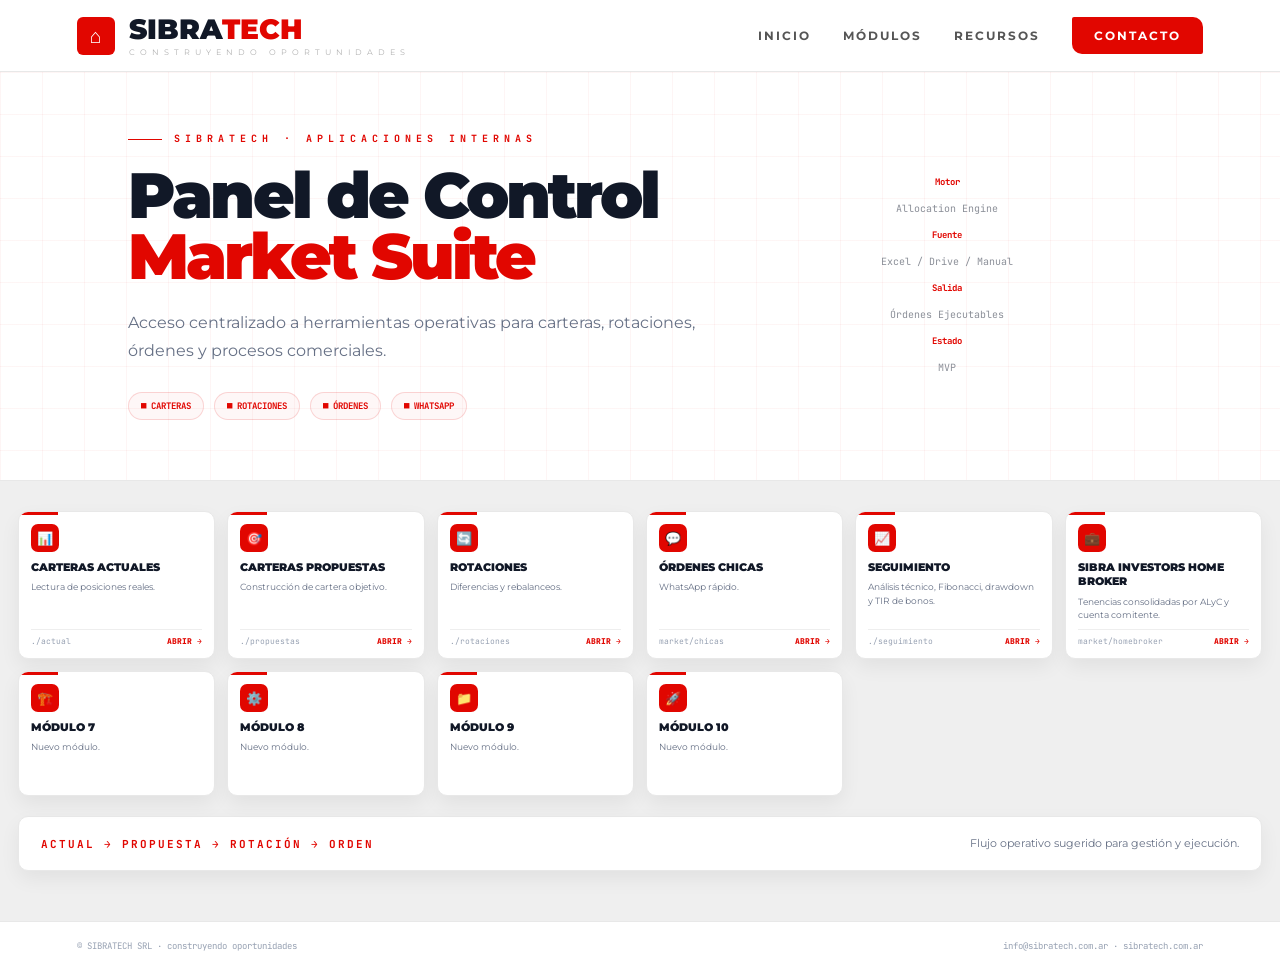
==== index.html @ 865c18f4 "feat: sesión de Google compartida entre módulos + navegación unificada Antes cada módulo (actual, pr" ====
<!DOCTYPE html>
<html lang="es">
<head>
<meta charset="UTF-8">
<meta name="viewport" content="width=device-width, initial-scale=1.0">
<title>SIBRATECH | Market Suite</title>

<link rel="preconnect" href="https://fonts.googleapis.com">
<link href="https://fonts.googleapis.com/css2?family=Montserrat:wght@400;500;600;700;800;900&family=JetBrains+Mono:wght@400;600;700&display=swap" rel="stylesheet">

<style>
:root{
    --red:#e10600;
    --black:#111827;
    --gray:#667085;
    --line:#e8e8e8;
    --shadow:0 8px 20px rgba(0,0,0,.06);
    --mono:'JetBrains Mono', monospace;
    --main:'Montserrat', sans-serif;
}

*{
    margin:0;
    padding:0;
    box-sizing:border-box;
}

body{
    font-family:var(--main);
    background:#efefef;
    color:var(--black);
}

/* HEADER */

header{
    height:72px;
    background:white;
    border-bottom:1px solid var(--line);
    display:flex;
    align-items:center;
    justify-content:space-between;
    padding:0 6%;
    position:sticky;
    top:0;
    z-index:100;
}

.brand{
    display:flex;
    align-items:center;
    gap:14px;
}

.logo-box{
    width:38px;
    height:38px;
    background:var(--red);
    border-radius:6px;
    display:flex;
    align-items:center;
    justify-content:center;
    color:white;
    font-size:20px;
    font-weight:900;
}

.brand-text strong{
    font-size:28px;
    font-weight:900;
    line-height:1;
}

.brand-text strong span{
    color:var(--red);
}

.brand-text small{
    display:block;
    font-size:8px;
    letter-spacing:5px;
    color:#b3b3b3;
    margin-top:4px;
}

.nav{
    display:flex;
    align-items:center;
    gap:32px;
}

.nav a{
    text-decoration:none;
    color:#555;
    font-size:12px;
    font-weight:700;
    letter-spacing:2px;
}

.contact-btn{
    background:var(--red);
    color:white !important;
    padding:11px 22px;
    border-radius:2px 10px 2px 10px;
}

/* HERO */

.hero{
    min-height:360px;
    background:
        linear-gradient(rgba(225,6,0,.04) 1px, transparent 1px),
        linear-gradient(90deg, rgba(225,6,0,.04) 1px, transparent 1px),
        white;
    background-size:42px 42px;
    display:grid;
    grid-template-columns:1.2fr .8fr;
    align-items:center;
    padding:60px 10%;
    border-bottom:1px solid var(--line);
}

.eyebrow{
    color:var(--red);
    font-family:var(--mono);
    font-size:10px;
    font-weight:700;
    letter-spacing:5px;
    margin-bottom:20px;
}

.eyebrow::before{
    content:"";
    display:inline-block;
    width:34px;
    height:1px;
    background:var(--red);
    margin-right:12px;
    vertical-align:middle;
}

.hero h1{
    font-size:clamp(38px, 5vw, 70px);
    font-weight:900;
    line-height:.95;
    letter-spacing:-3px;
    margin-bottom:22px;
}

.hero h1 span{
    display:block;
    color:var(--red);
}

.hero p{
    max-width:620px;
    font-size:16px;
    line-height:1.8;
    color:var(--gray);
}

.chips{
    margin-top:26px;
    display:flex;
    flex-wrap:wrap;
    gap:10px;
}

.chip{
    padding:7px 12px;
    border-radius:999px;
    border:1px solid rgba(225,6,0,.15);
    background:rgba(225,6,0,.03);
    color:var(--red);
    font-family:var(--mono);
    font-size:9px;
    font-weight:700;
}

.hero-right{
    text-align:center;
    font-family:var(--mono);
    font-size:10px;
    color:#8b8f98;
    line-height:2.8;
}

.hero-right b{
    display:block;
    color:var(--red);
    font-size:9px;
}

/* MAIN */

main{
    max-width:1280px;
    margin:0 auto;
    padding:30px 18px 50px;
}

/* MODULE GRID */

.module-grid{
    display:grid;
    grid-template-columns:repeat(6,1fr);
    gap:12px;
}

.module-card{
    background:white;
    border-radius:10px;
    border:1px solid var(--line);
    box-shadow:var(--shadow);
    min-height:125px;
    padding:12px;
    text-decoration:none;
    color:inherit;
    display:flex;
    flex-direction:column;
    justify-content:space-between;
    transition:.18s ease;
    position:relative;
    overflow:hidden;
}

.module-card::before{
    content:"";
    position:absolute;
    top:0;
    left:0;
    height:3px;
    width:100%;
    background:var(--red);
    transform:scaleX(.2);
    transform-origin:left;
    transition:.18s ease;
}

.module-card:hover{
    transform:translateY(-4px);
    box-shadow:0 14px 28px rgba(0,0,0,.10);
    border-color:rgba(225,6,0,.20);
}

.module-card:hover::before{
    transform:scaleX(1);
}

.icon{
    width:28px;
    height:28px;
    border-radius:7px;
    background:var(--red);
    color:white;
    display:flex;
    align-items:center;
    justify-content:center;
    font-size:13px;
    margin-bottom:8px;
}

.module-card h3{
    font-size:11px;
    font-weight:900;
    text-transform:uppercase;
    line-height:1.3;
    margin-bottom:6px;
}

.module-card p{
    font-size:9px;
    color:var(--gray);
    line-height:1.45;
}

.module-bottom{
    margin-top:8px;
    padding-top:6px;
    border-top:1px solid #eee;
    display:flex;
    justify-content:space-between;
    align-items:center;
}

.path{
    font-family:var(--mono);
    font-size:8px;
    color:#98a2b3;
}

.open{
    font-family:var(--mono);
    font-size:8px;
    font-weight:800;
    color:var(--red);
}

/* FLOW */

.workflow{
    margin-top:20px;
    background:white;
    border:1px solid var(--line);
    border-radius:10px;
    box-shadow:var(--shadow);
    padding:18px 22px;
    display:flex;
    justify-content:space-between;
    gap:20px;
    align-items:center;
}

.workflow strong{
    color:var(--red);
    font-family:var(--mono);
    font-size:11px;
    letter-spacing:2px;
}

.workflow span{
    color:var(--gray);
    font-size:11px;
    line-height:1.6;
}

/* FOOTER */

footer{
    background:white;
    border-top:1px solid var(--line);
    padding:18px 6%;
    display:flex;
    justify-content:space-between;
    flex-wrap:wrap;
    gap:14px;
    font-family:var(--mono);
    font-size:9px;
    color:#98a2b3;
}

/* RESPONSIVE */

@media(max-width:1200px){
    .module-grid{
        grid-template-columns:repeat(4,1fr);
    }
}

@media(max-width:900px){
    .hero{
        grid-template-columns:1fr;
    }

    .hero-right{
        display:none;
    }

    .module-grid{
        grid-template-columns:repeat(3,1fr);
    }
}

@media(max-width:760px){
    .nav{
        display:none;
    }

    .module-grid{
        grid-template-columns:repeat(2,1fr);
    }

    .workflow{
        flex-direction:column;
        align-items:flex-start;
    }
}

@media(max-width:480px){
    .module-grid{
        grid-template-columns:1fr;
    }
}
</style>
</head>

<body>

<header>
    <div class="brand">
        <div class="logo-box">⌂</div>
        <div class="brand-text">
            <strong>SIBRA<span>TECH</span></strong>
            <small>CONSTRUYENDO OPORTUNIDADES</small>
        </div>
    </div>

    <nav class="nav">
        <a href="#">INICIO</a>
        <a href="#">MÓDULOS</a>
        <a href="#">RECURSOS</a>
        <a href="mailto:info@sibratech.com.ar" class="contact-btn">CONTACTO</a>
    </nav>
</header>

<section class="hero">
    <div>
        <div class="eyebrow">SIBRATECH · APLICACIONES INTERNAS</div>

        <h1>
            Panel de Control
            <span>Market Suite</span>
        </h1>

        <p>
            Acceso centralizado a herramientas operativas para carteras,
            rotaciones, órdenes y procesos comerciales.
        </p>

        <div class="chips">
            <div class="chip">■ CARTERAS</div>
            <div class="chip">■ ROTACIONES</div>
            <div class="chip">■ ÓRDENES</div>
            <div class="chip">■ WHATSAPP</div>
        </div>
    </div>

    <div class="hero-right">
        <b>Motor</b>
        Allocation Engine
        <b>Fuente</b>
        Excel / Drive / Manual
        <b>Salida</b>
        Órdenes Ejecutables
        <b>Estado</b>
        MVP
    </div>
</section>

<main>

<section class="module-grid">

<a class="module-card" href="./actual">
<div>
<div class="icon">📊</div>
<h3>Carteras actuales</h3>
<p>Lectura de posiciones reales.</p>
</div>
<div class="module-bottom">
<span class="path">./actual</span>
<span class="open">ABRIR →</span>
</div>
</a>

<a class="module-card" href="./propuestas">
<div>
<div class="icon">🎯</div>
<h3>Carteras propuestas</h3>
<p>Construcción de cartera objetivo.</p>
</div>
<div class="module-bottom">
<span class="path">./propuestas</span>
<span class="open">ABRIR →</span>
</div>
</a>

<a class="module-card" href="./rotaciones">
<div>
<div class="icon">🔄</div>
<h3>Rotaciones</h3>
<p>Diferencias y rebalanceos.</p>
</div>
<div class="module-bottom">
<span class="path">./rotaciones</span>
<span class="open">ABRIR →</span>
</div>
</a>

<a class="module-card" href="chicas/">
<div>
<div class="icon">💬</div>
<h3>Órdenes chicas</h3>
<p>WhatsApp rápido.</p>
</div>
<div class="module-bottom">
<span class="path">market/chicas</span>
<span class="open">ABRIR →</span>
</div>
</a>

<a class="module-card" href="./seguimiento">
<div>
<div class="icon">📈</div>
<h3>Seguimiento</h3>
<p>Análisis técnico, Fibonacci, drawdown y TIR de bonos.</p>
</div>
<div class="module-bottom">
<span class="path">./seguimiento</span>
<span class="open">ABRIR →</span>
</div>
</a>
<a class="module-card" href="homebroker/">
<div>
<div class="icon">💼</div>
<h3>Sibra Investors Home Broker</h3>
<p>Tenencias consolidadas por ALyC y cuenta comitente.</p>
</div>
<div class="module-bottom">
<span class="path">market/homebroker</span>
<span class="open">ABRIR →</span>
</div>
</a>
<a class="module-card" href="#"><div><div class="icon">🏗️</div><h3>Módulo 7</h3><p>Nuevo módulo.</p></div></a>
<a class="module-card" href="#"><div><div class="icon">⚙️</div><h3>Módulo 8</h3><p>Nuevo módulo.</p></div></a>
<a class="module-card" href="#"><div><div class="icon">📁</div><h3>Módulo 9</h3><p>Nuevo módulo.</p></div></a>
<a class="module-card" href="#"><div><div class="icon">🚀</div><h3>Módulo 10</h3><p>Nuevo módulo.</p></div></a>

</section>

<section class="workflow">
<strong>ACTUAL → PROPUESTA → ROTACIÓN → ORDEN</strong>
<span>Flujo operativo sugerido para gestión y ejecución.</span>
</section>

</main>

<footer>
<span>© SIBRATECH SRL · construyendo oportunidades</span>
<span>info@sibratech.com.ar · sibratech.com.ar</span>
</footer>

</body>
</html>
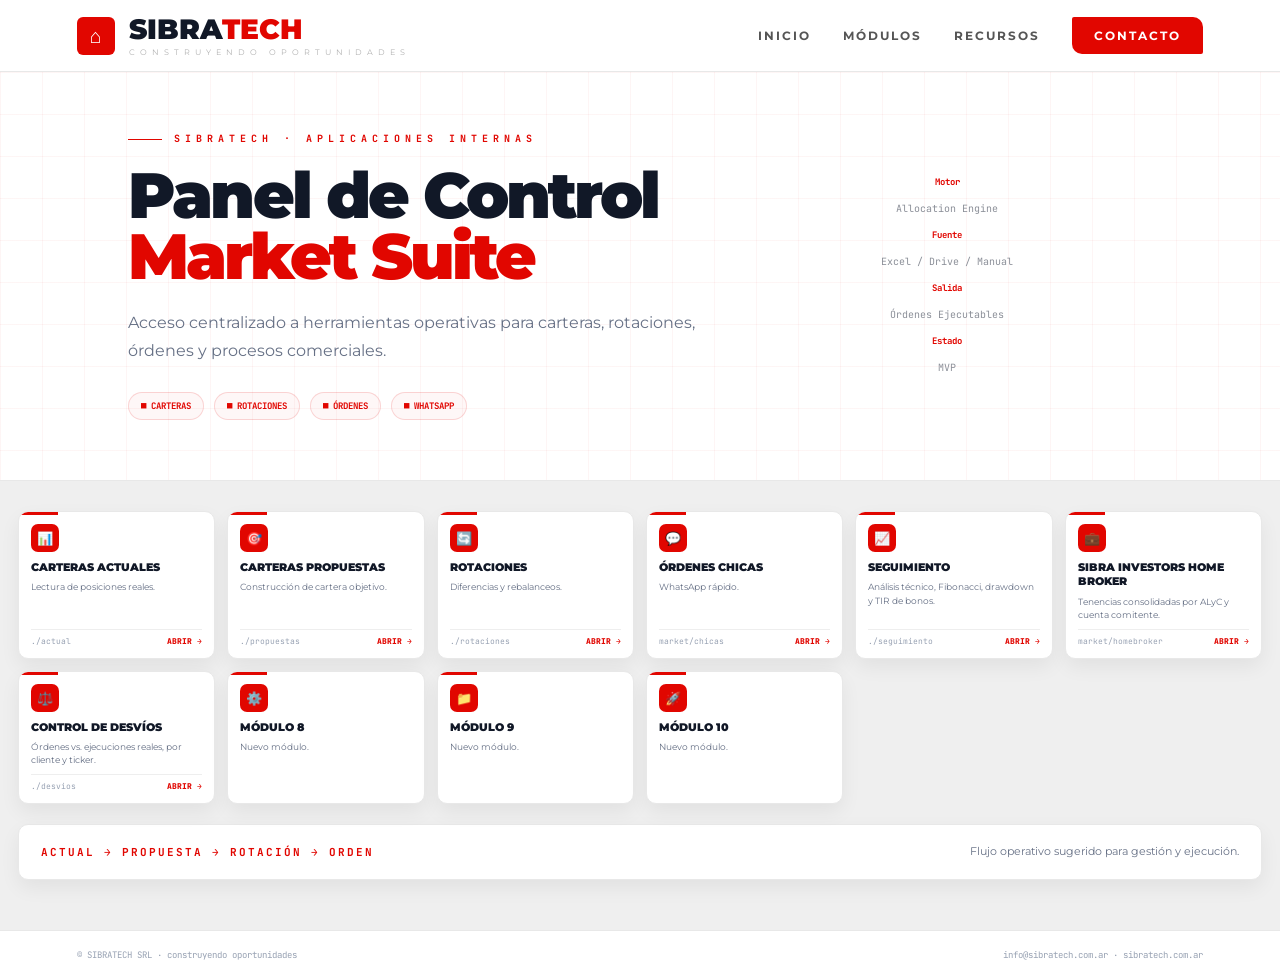
==== commit e7d5f5a6: "fix: chicas lee tenencias de la base sibra-brokers en vez de Excel de Drive chicas/index.html: carga" ====
--- a/index.html
+++ b/index.html
@@ -511,7 +511,17 @@
 <span class="open">ABRIR →</span>
 </div>
 </a>
-<a class="module-card" href="#"><div><div class="icon">🏗️</div><h3>Módulo 7</h3><p>Nuevo módulo.</p></div></a>
+<a class="module-card" href="./desvios">
+<div>
+<div class="icon">⚖️</div>
+<h3>Control de Desvíos</h3>
+<p>Órdenes vs. ejecuciones reales, por cliente y ticker.</p>
+</div>
+<div class="module-bottom">
+<span class="path">./desvios</span>
+<span class="open">ABRIR →</span>
+</div>
+</a>
 <a class="module-card" href="#"><div><div class="icon">⚙️</div><h3>Módulo 8</h3><p>Nuevo módulo.</p></div></a>
 <a class="module-card" href="#"><div><div class="icon">📁</div><h3>Módulo 9</h3><p>Nuevo módulo.</p></div></a>
 <a class="module-card" href="#"><div><div class="icon">🚀</div><h3>Módulo 10</h3><p>Nuevo módulo.</p></div></a>
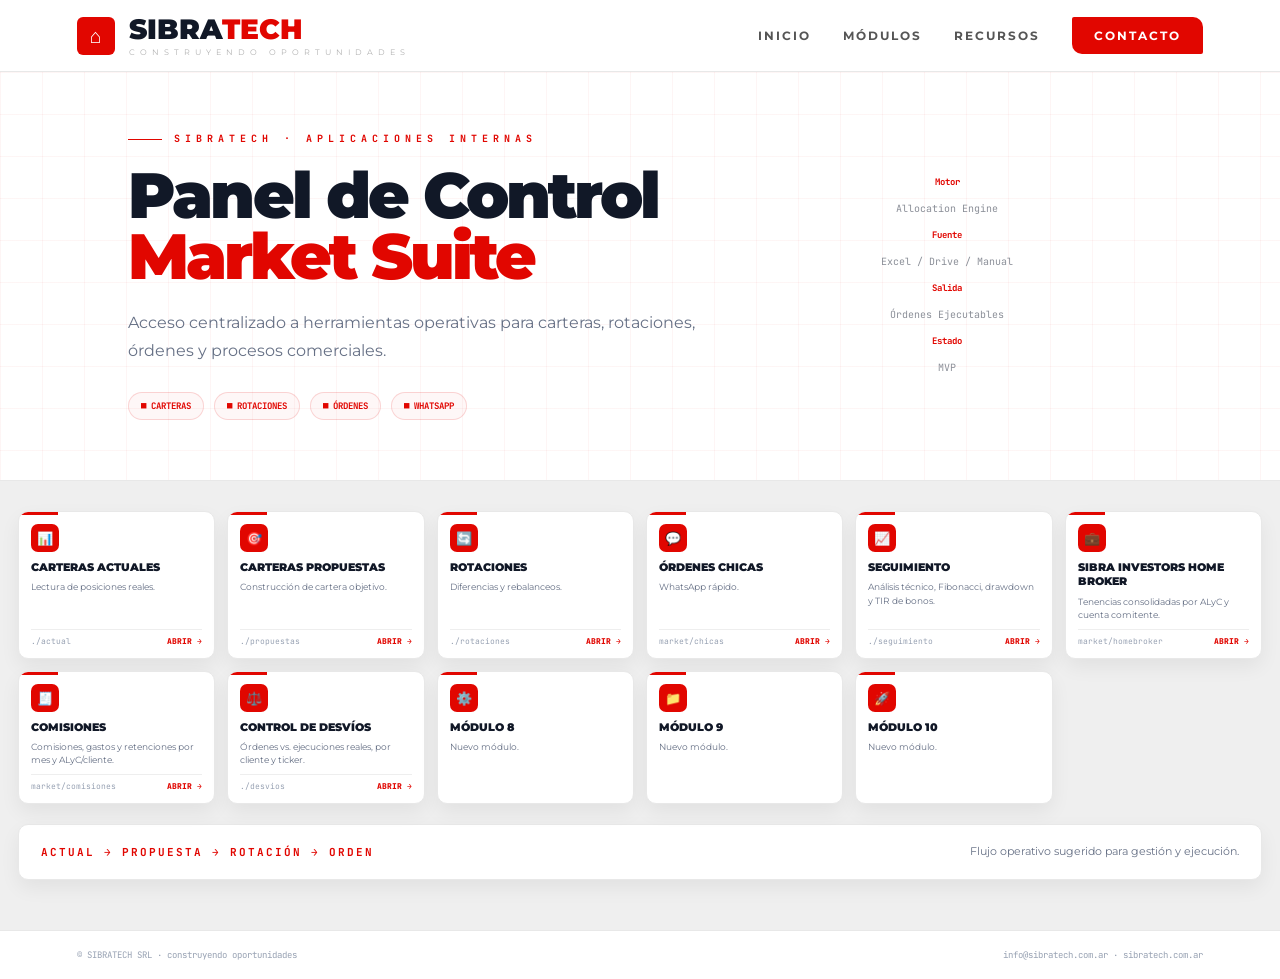
==== commit b3ef4803: "feat: modulo Comisiones en markets -- por mes x ALyC/cliente + % que me corresponde Nuevo modulo mar" ====
--- a/index.html
+++ b/index.html
@@ -511,6 +511,17 @@
 <span class="open">ABRIR →</span>
 </div>
 </a>
+<a class="module-card" href="comisiones/">
+<div>
+<div class="icon">🧾</div>
+<h3>Comisiones</h3>
+<p>Comisiones, gastos y retenciones por mes y ALyC/cliente.</p>
+</div>
+<div class="module-bottom">
+<span class="path">market/comisiones</span>
+<span class="open">ABRIR →</span>
+</div>
+</a>
 <a class="module-card" href="./desvios">
 <div>
 <div class="icon">⚖️</div>
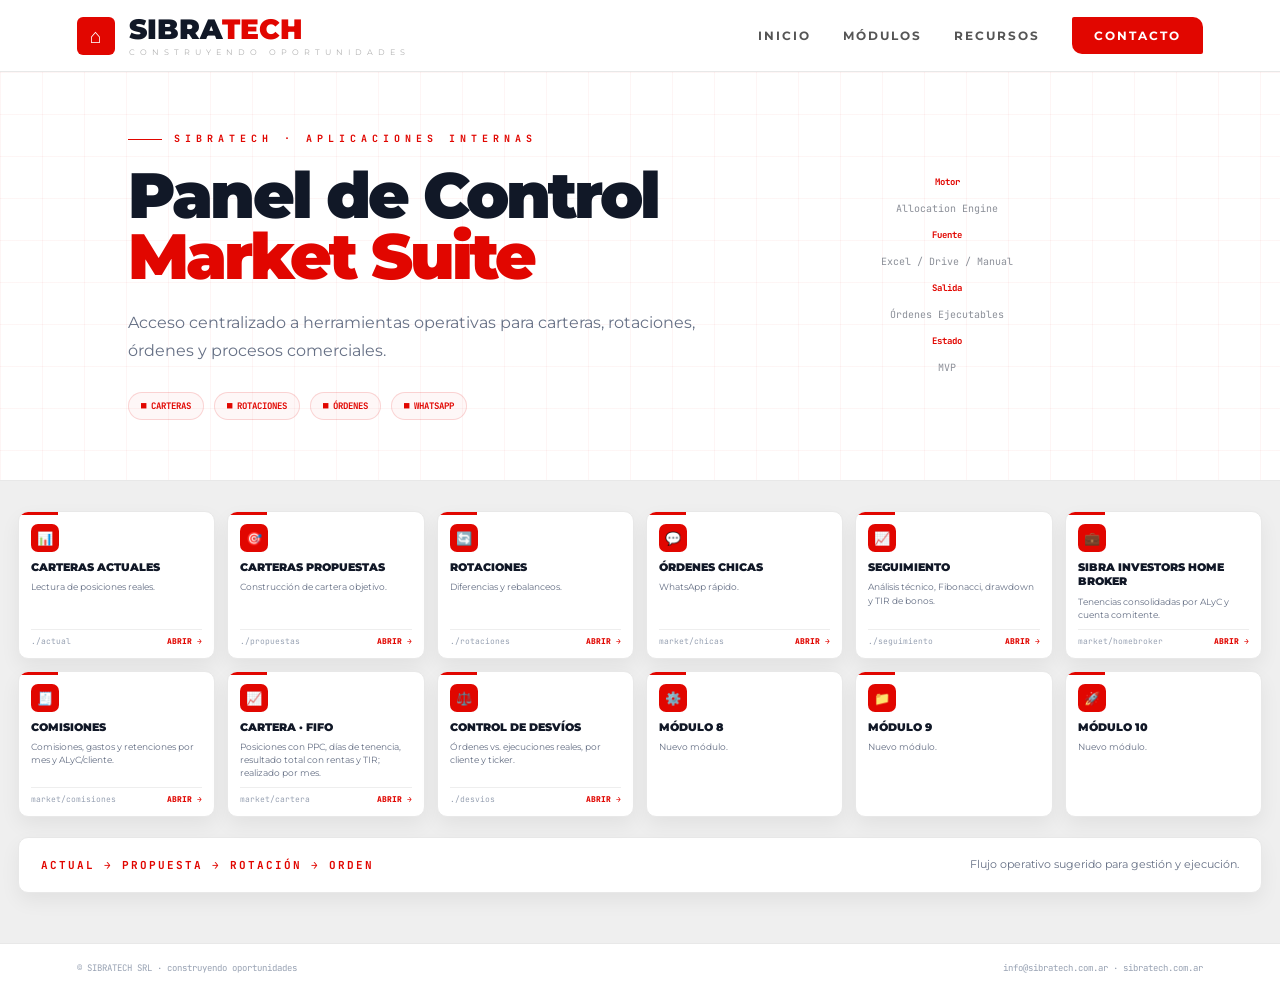
==== commit 44fa9679: "feat: modulo Cartera FIFO -- posiciones con PPC/DPT, resultado total con rentas y TIR Lee REVALUACIO" ====
--- a/index.html
+++ b/index.html
@@ -522,6 +522,17 @@
 <span class="open">ABRIR →</span>
 </div>
 </a>
+<a class="module-card" href="cartera/">
+<div>
+<div class="icon">📈</div>
+<h3>Cartera · FIFO</h3>
+<p>Posiciones con PPC, días de tenencia, resultado total con rentas y TIR; realizado por mes.</p>
+</div>
+<div class="module-bottom">
+<span class="path">market/cartera</span>
+<span class="open">ABRIR →</span>
+</div>
+</a>
 <a class="module-card" href="./desvios">
 <div>
 <div class="icon">⚖️</div>
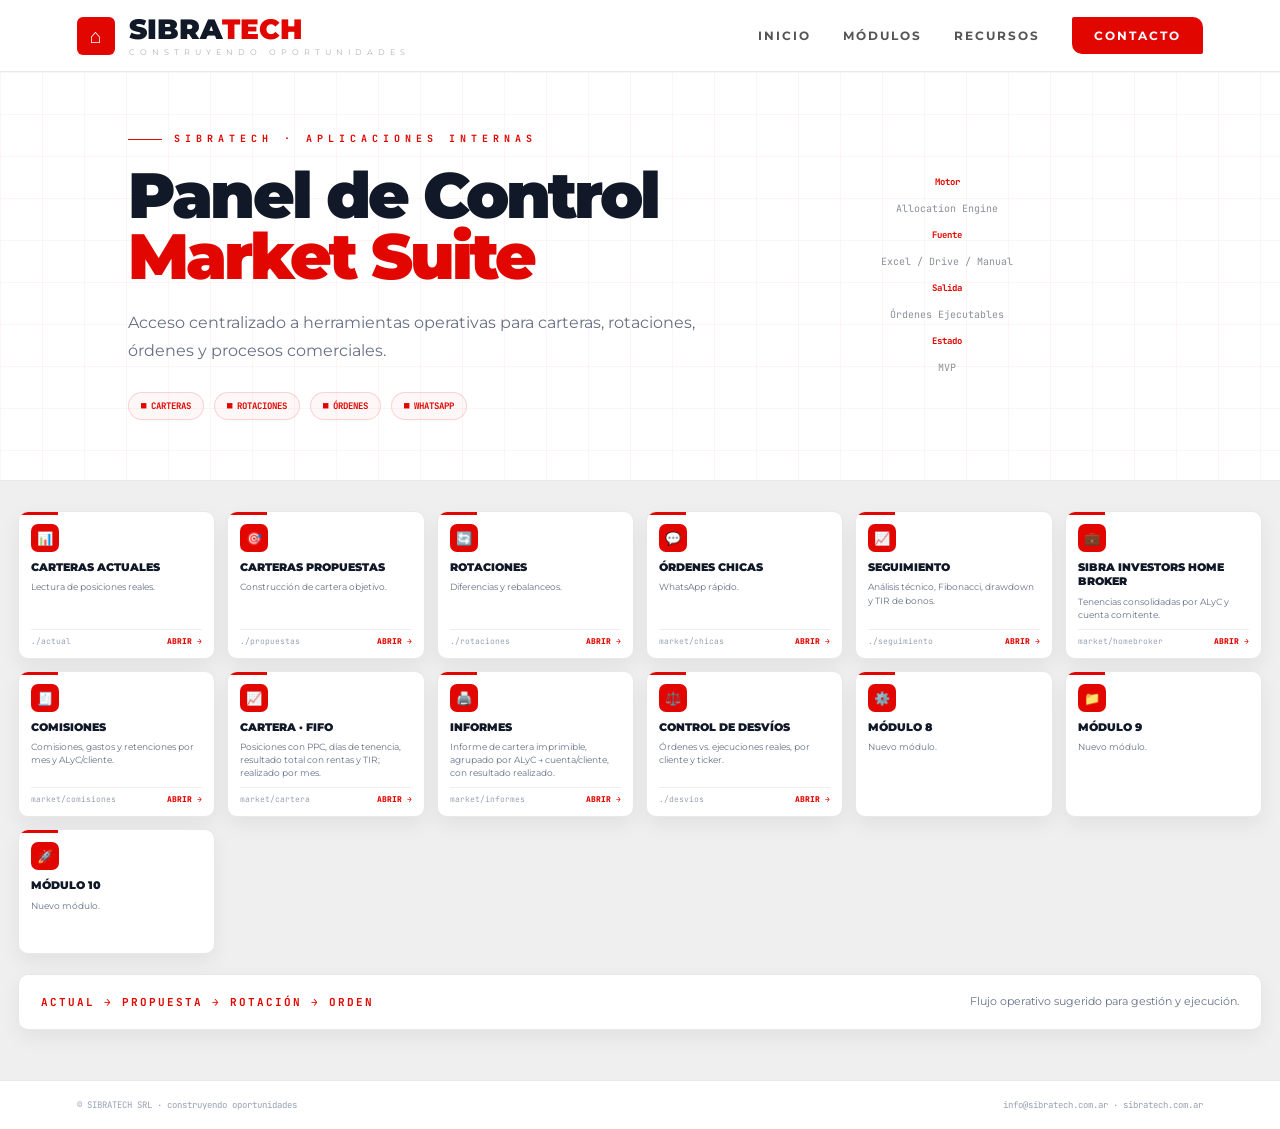
==== commit 36ed32e4: "feat: modulo Informes -- cartera imprimible agrupada por ALyC/cuenta Nueva pagina market/informes: a" ====
--- a/index.html
+++ b/index.html
@@ -533,6 +533,17 @@
 <span class="open">ABRIR →</span>
 </div>
 </a>
+<a class="module-card" href="informes/">
+<div>
+<div class="icon">🖨️</div>
+<h3>Informes</h3>
+<p>Informe de cartera imprimible, agrupado por ALyC → cuenta/cliente, con resultado realizado.</p>
+</div>
+<div class="module-bottom">
+<span class="path">market/informes</span>
+<span class="open">ABRIR →</span>
+</div>
+</a>
 <a class="module-card" href="./desvios">
 <div>
 <div class="icon">⚖️</div>
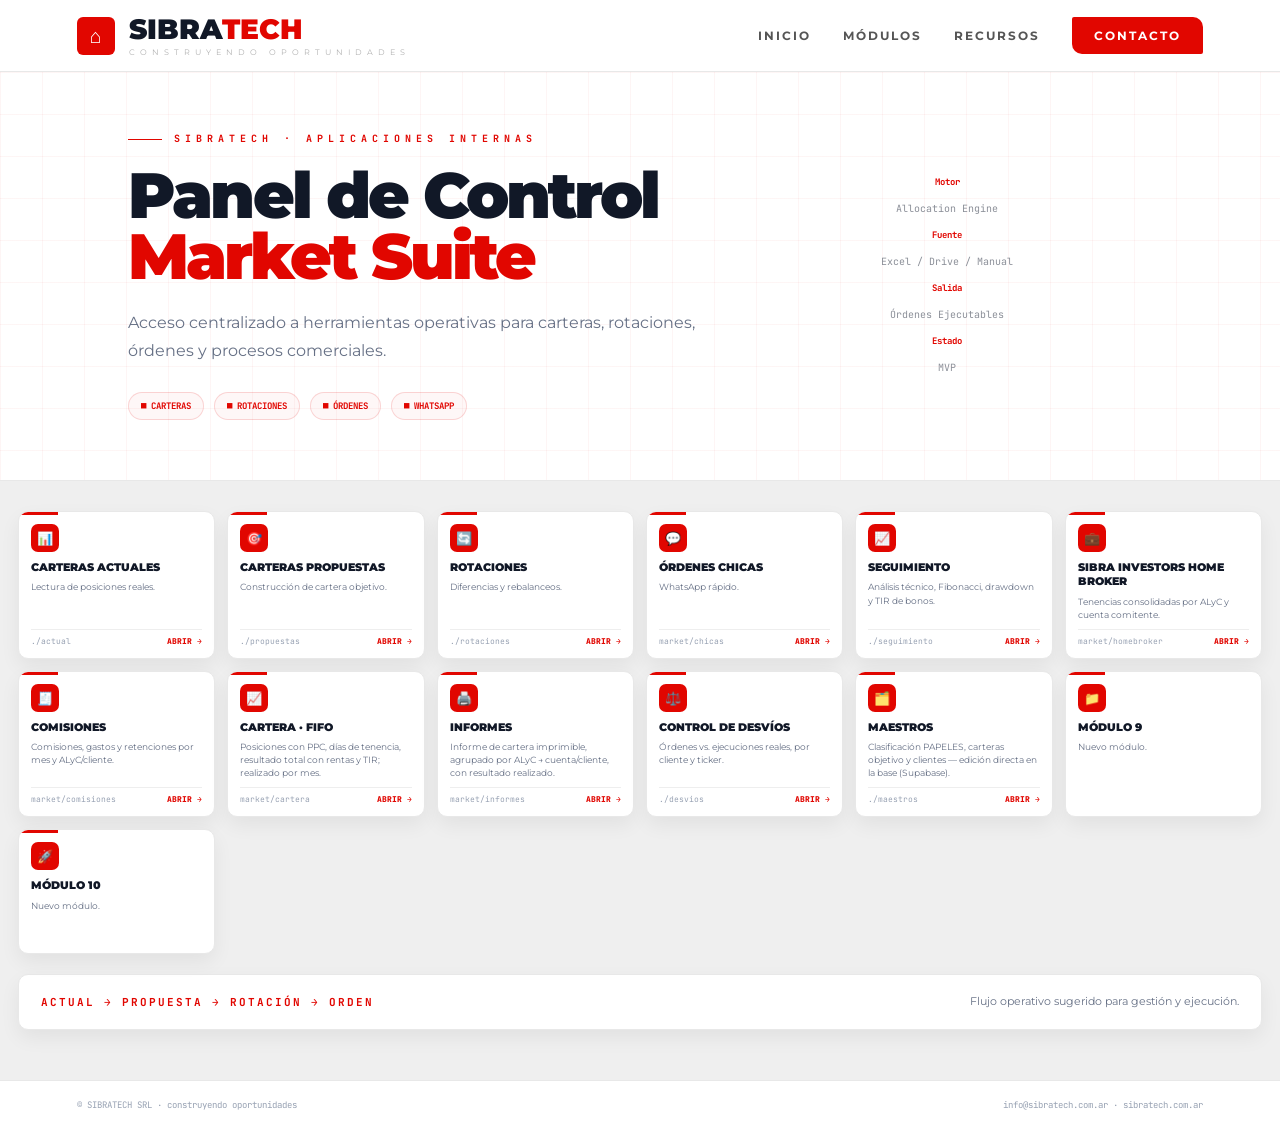
==== commit a00b2a04: "feat: maestros y tenencias en Supabase — fin de la dependencia de Drive/Gmail para leer - Módulo nue" ====
--- a/index.html
+++ b/index.html
@@ -555,7 +555,17 @@
 <span class="open">ABRIR →</span>
 </div>
 </a>
-<a class="module-card" href="#"><div><div class="icon">⚙️</div><h3>Módulo 8</h3><p>Nuevo módulo.</p></div></a>
+<a class="module-card" href="./maestros">
+<div>
+<div class="icon">🗂️</div>
+<h3>Maestros</h3>
+<p>Clasificación PAPELES, carteras objetivo y clientes — edición directa en la base (Supabase).</p>
+</div>
+<div class="module-bottom">
+<span class="path">./maestros</span>
+<span class="open">ABRIR →</span>
+</div>
+</a>
 <a class="module-card" href="#"><div><div class="icon">📁</div><h3>Módulo 9</h3><p>Nuevo módulo.</p></div></a>
 <a class="module-card" href="#"><div><div class="icon">🚀</div><h3>Módulo 10</h3><p>Nuevo módulo.</p></div></a>
 
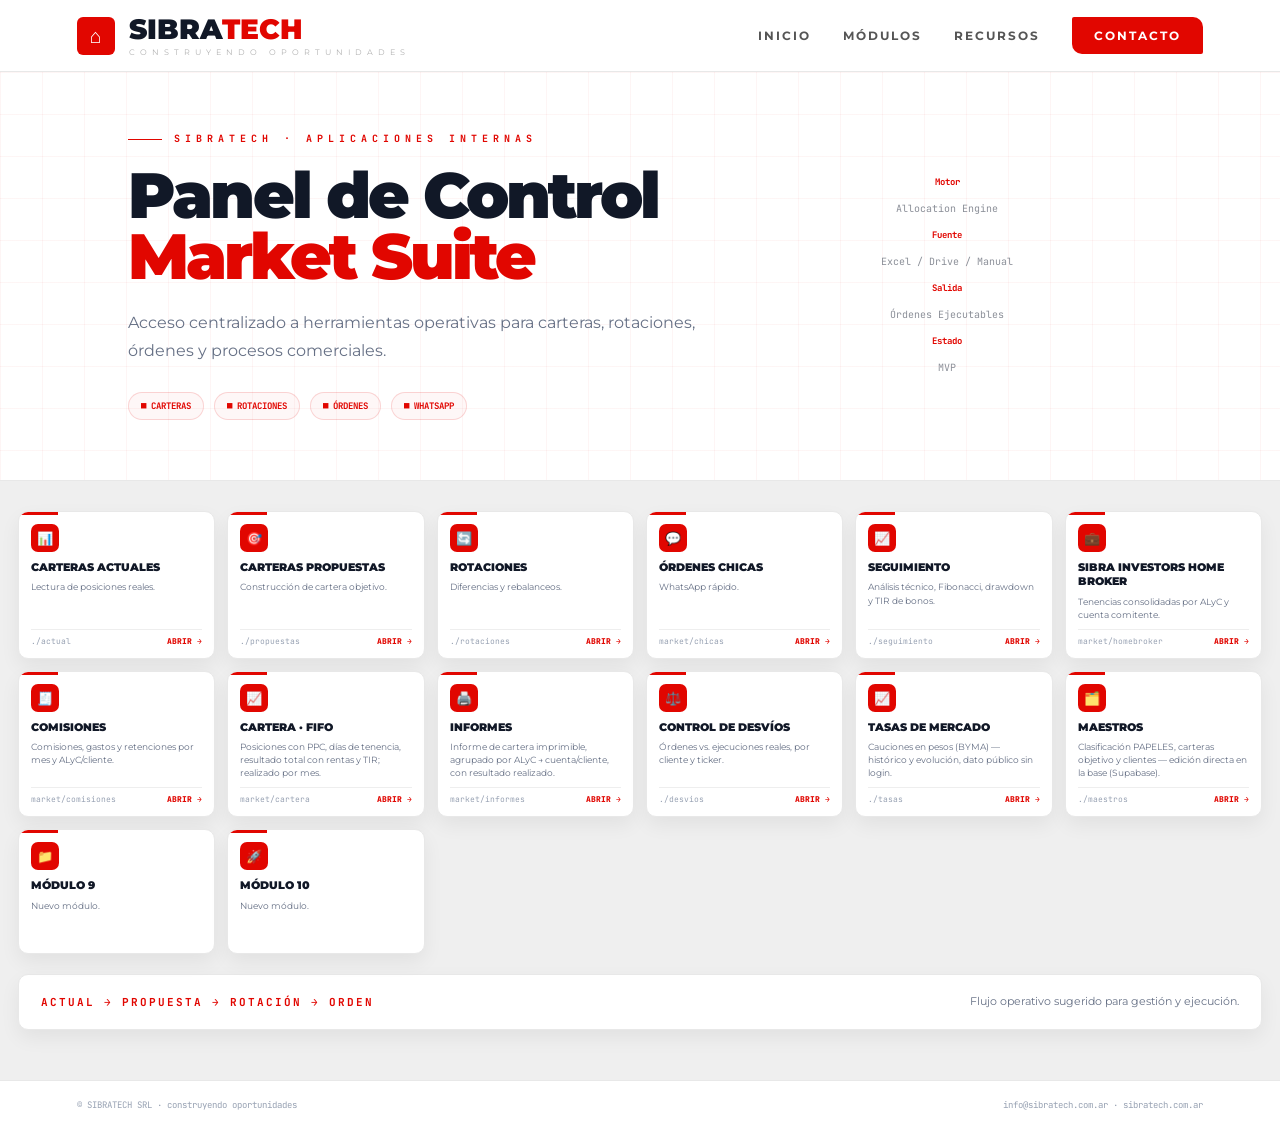
==== commit e3ddc172: "feat: homebroker en Supabase + módulo Tasas de mercado (cauciones BYMA) homebroker/app.js: tenencias" ====
--- a/index.html
+++ b/index.html
@@ -555,6 +555,17 @@
 <span class="open">ABRIR →</span>
 </div>
 </a>
+<a class="module-card" href="./tasas">
+<div>
+<div class="icon">📈</div>
+<h3>Tasas de mercado</h3>
+<p>Cauciones en pesos (BYMA) — histórico y evolución, dato público sin login.</p>
+</div>
+<div class="module-bottom">
+<span class="path">./tasas</span>
+<span class="open">ABRIR →</span>
+</div>
+</a>
 <a class="module-card" href="./maestros">
 <div>
 <div class="icon">🗂️</div>
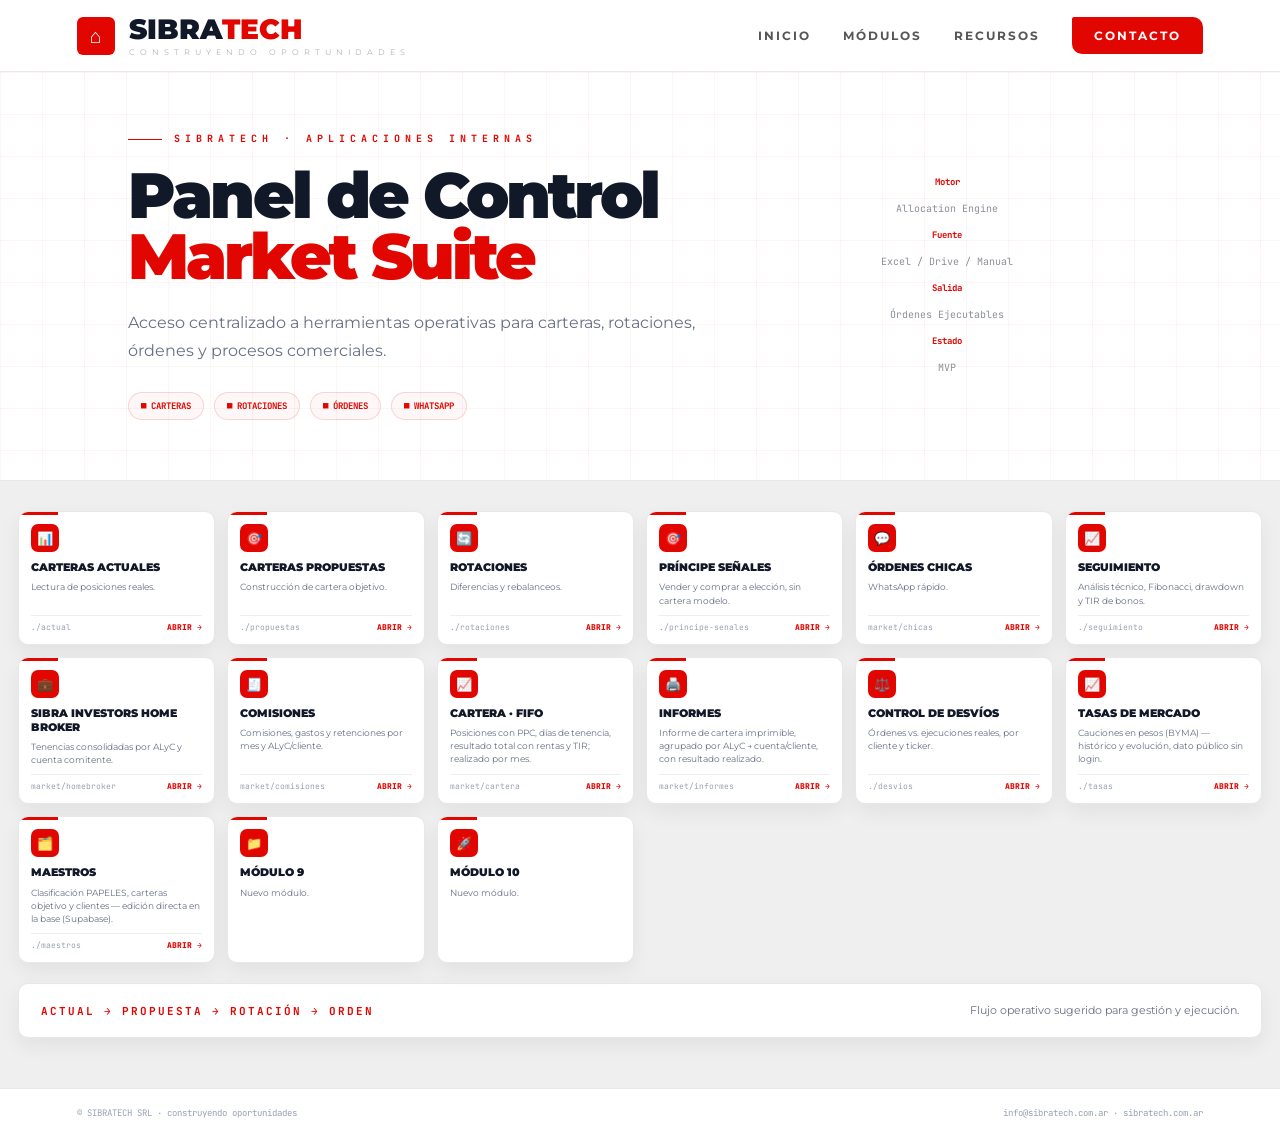
==== commit 7ee801e6: "feat(principe-senales): clon de rotaciones SIN cartera objetivo Pedido de Juan (2026-07-30): "vendem" ====
--- a/index.html
+++ b/index.html
@@ -477,6 +477,18 @@
 </div>
 </a>
 
+<a class="module-card" href="./principe-senales">
+<div>
+<div class="icon">🎯</div>
+<h3>Príncipe Señales</h3>
+<p>Vender y comprar a elección, sin cartera modelo.</p>
+</div>
+<div class="module-bottom">
+<span class="path">./principe-senales</span>
+<span class="open">ABRIR →</span>
+</div>
+</a>
+
 <a class="module-card" href="chicas/">
 <div>
 <div class="icon">💬</div>
